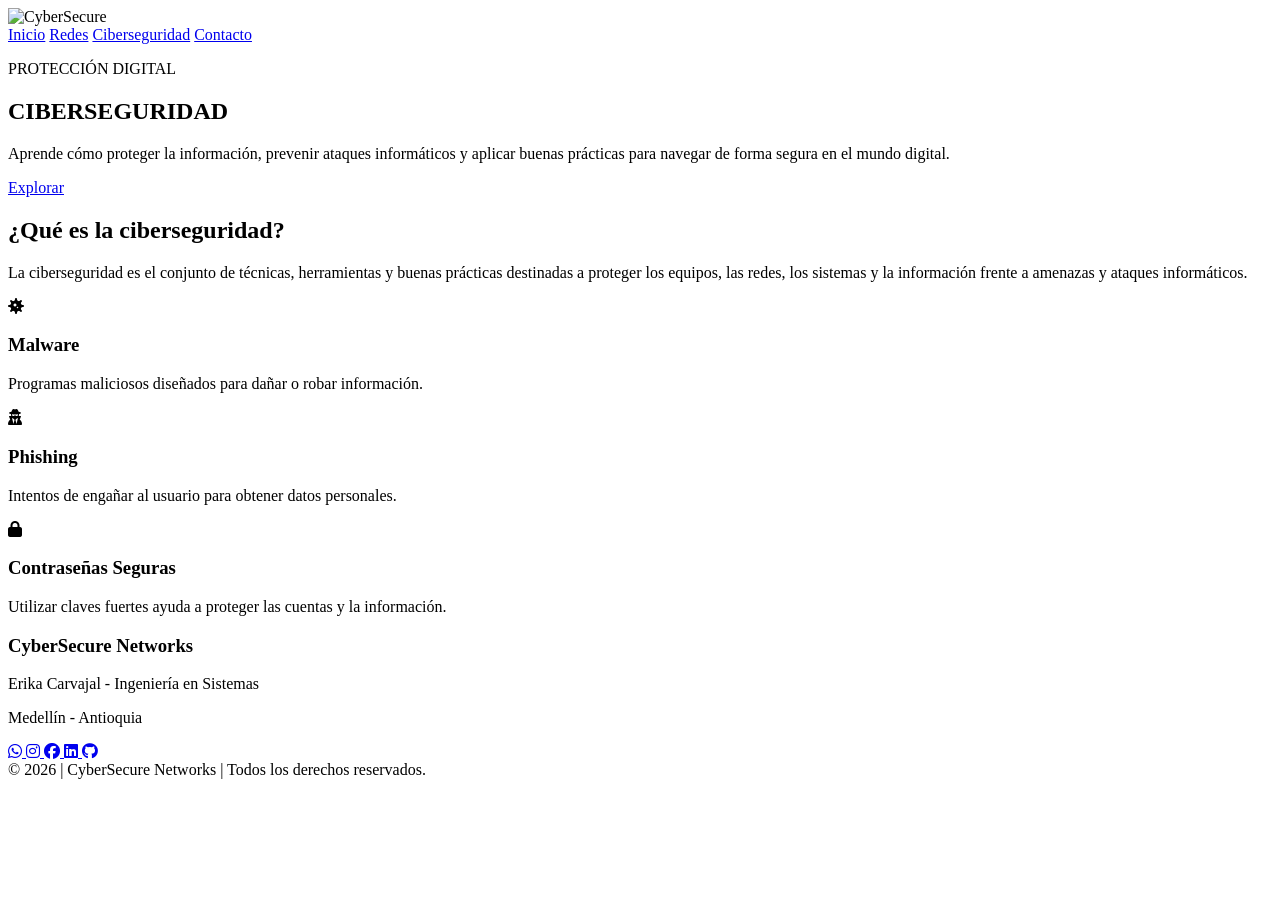
==== ciberseguridad.html @ 94aa9b07 "Add files via upload" ====
<!doctype html>
<html lang="es">
  <head>
    <meta charset="UTF-8" />
    <meta name="viewport" content="width=device-width, initial-scale=1.0" />
    <title>pagina Erika Carvajal</title>
    <link rel="stylesheet" href="css/style.css" />
    <link rel="preconnect" href="https://fonts.googleapis.com" />
    <link rel="preconnect" href="https://fonts.gstatic.com" crossorigin />
    <link
      rel="stylesheet"
      href="https://cdnjs.cloudflare.com/ajax/libs/font-awesome/6.7.2/css/all.min.css"
    />
    <link
      href="https://fonts.googleapis.com/css2?family=Poppins:wght@300;400;500;600;700&display=swap"
      rel="stylesheet"
    />
  </head>
  <body class="'pagina">
    <header class="header">
      <div class="contenedor encabezado">
        <div class="logo">
          <img src="imagenes/logo.png" alt="CyberSecure" />
        </div>

        <nav class="navegacion-principal">
          <a href="index.html">Inicio</a>
          <a href="redes.html">Redes</a>
          <a href="ciberseguridad.html" class="activo">Ciberseguridad</a>
          <a href="contacto.html">Contacto</a>
        </nav>
      </div>
    </header>
    <section class="hero-ciber">
      <div class="contenedor hero-contenido">
        <p class="bienvenida">PROTECCIÓN DIGITAL</p>

        <h2>CIBERSEGURIDAD</h2>

        <p class="descripcion">
          Aprende cómo proteger la información, prevenir ataques informáticos y
          aplicar buenas prácticas para navegar de forma segura en el mundo
          digital.
        </p>

        <div class="botones">
          <a href="#amenazas" class="btn"> Explorar </a>
        </div>
      </div>
    </section>
    <section class="contenedor seccion-ciber seccion-principal">
      <h2>¿Qué es la ciberseguridad?</h2>

      <p>
        La ciberseguridad es el conjunto de técnicas, herramientas y buenas
        prácticas destinadas a proteger los equipos, las redes, los sistemas y
        la información frente a amenazas y ataques informáticos.
      </p>
    </section>
    <section class="contenedor tarjetas-ciber" id="amenazas">
      <div class="tarjeta-ciber">
        <i class="fa-solid fa-virus"></i>

        <h3>Malware</h3>

        <p>Programas maliciosos diseñados para dañar o robar información.</p>
      </div>

      <div class="tarjeta-ciber">
        <i class="fa-solid fa-user-secret"></i>

        <h3>Phishing</h3>

        <p>Intentos de engañar al usuario para obtener datos personales.</p>
      </div>

      <div class="tarjeta-ciber">
        <i class="fa-solid fa-lock"></i>

        <h3>Contraseñas Seguras</h3>

        <p>
          Utilizar claves fuertes ayuda a proteger las cuentas y la información.
        </p>
      </div>
    </section>

    <footer class="footer">
      <div class="contenedor footer-contenido">
        <h3>CyberSecure Networks</h3>

        <p>Erika Carvajal - Ingeniería en Sistemas</p>

        <p>Medellín - Antioquia</p>

        <div class="redes-sociales">
          <a href="https://wa.me/573000000000" target="_blank">
            <i class="fa-brands fa-whatsapp"></i>
          </a>

          <a href="https://www.instagram.com/" target="_blank">
            <i class="fa-brands fa-instagram"></i>
          </a>

          <a href="https://www.facebook.com/" target="_blank">
            <i class="fa-brands fa-facebook"></i>
          </a>
          <a
            href="https://www.linkedin.com/"
            target="_blank"
            aria-label="LinkedIn"
          >
            <i class="fa-brands fa-linkedin"></i>
          </a>

          <a href="https://github.com/" target="_blank" aria-label="GitHub">
            <i class="fa-brands fa-github"></i>
          </a>
        </div>
      </div>

      <div class="footer-copy">
        © 2026 | CyberSecure Networks | Todos los derechos reservados.
      </div>
    </footer>
  </body>
</html>
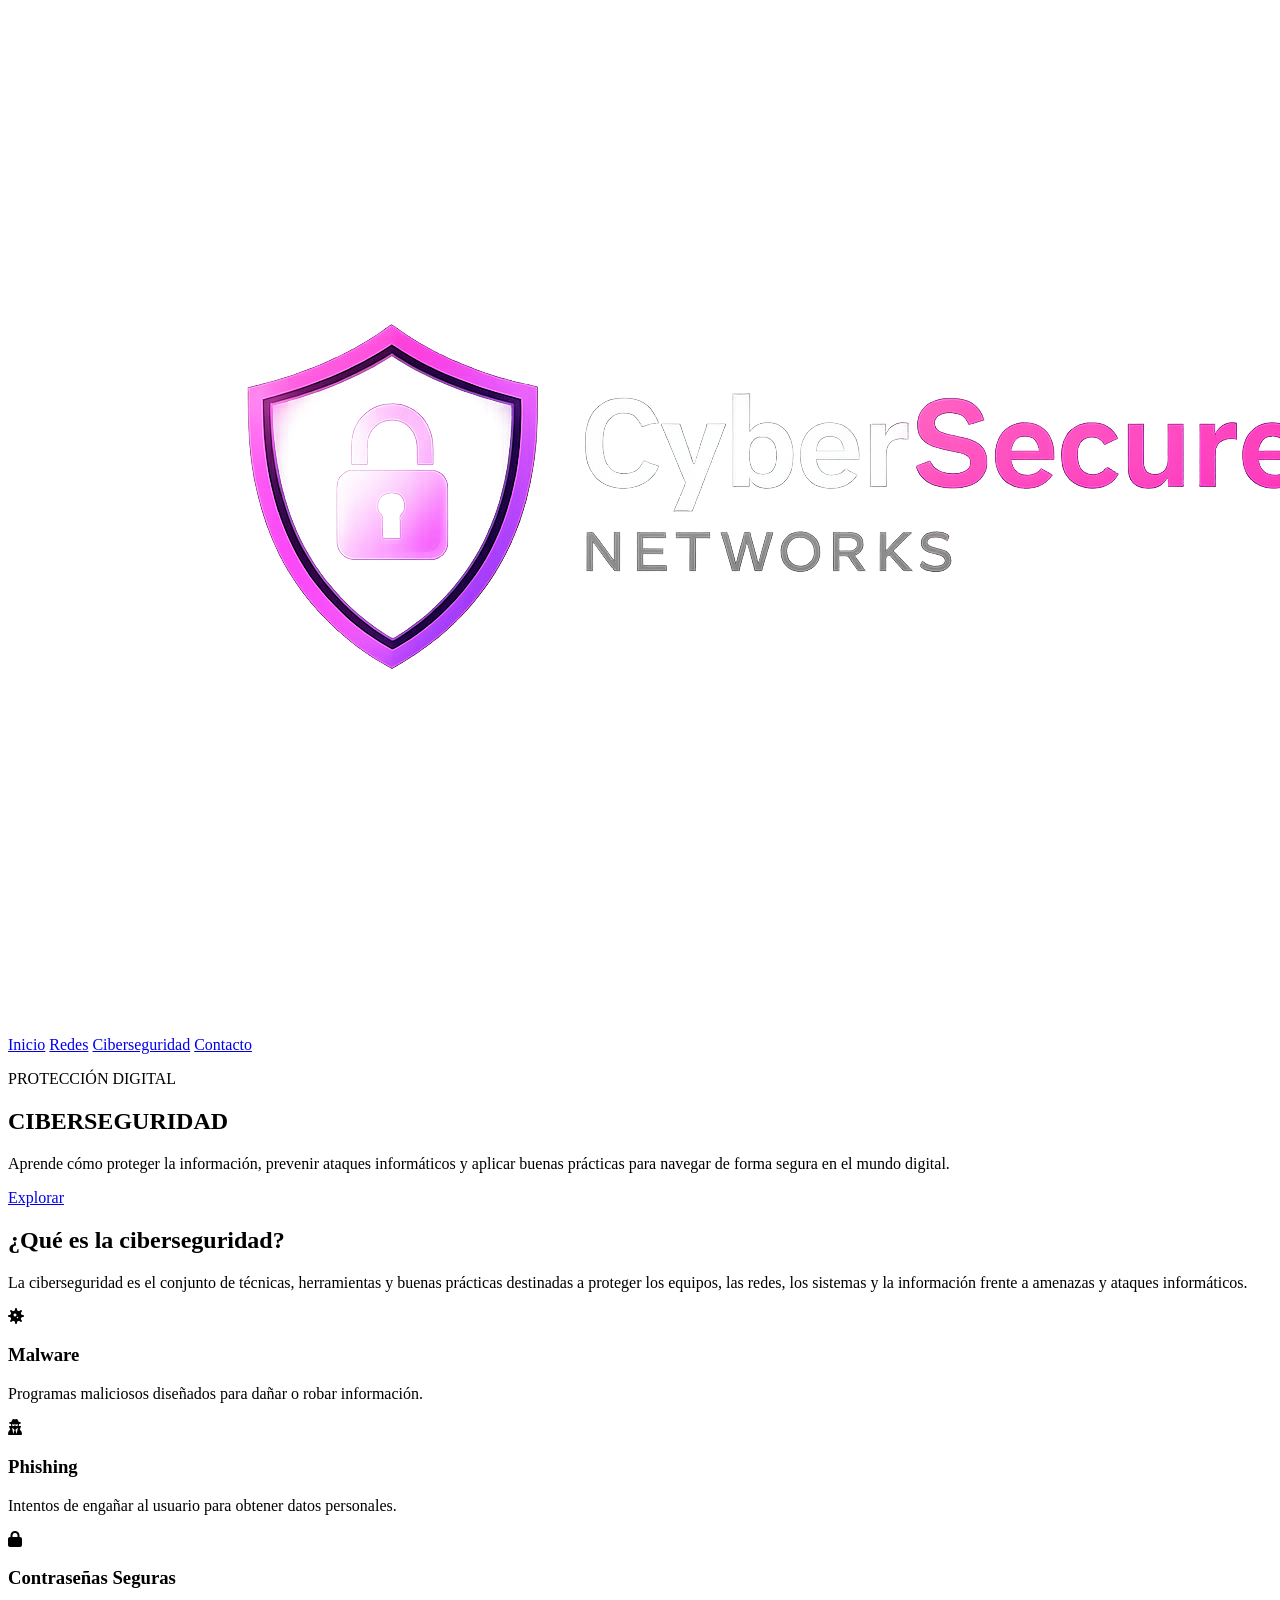
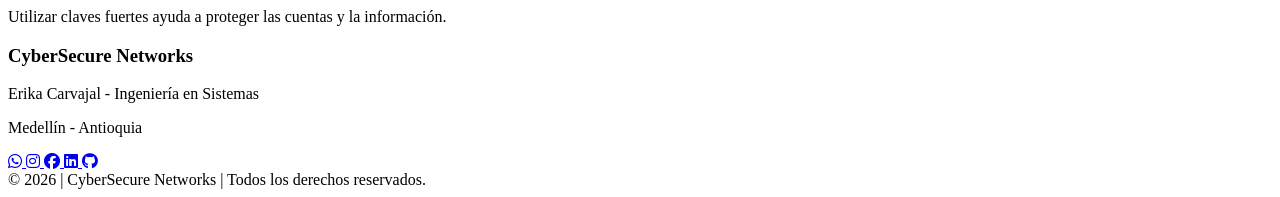
==== commit 2f3d75e6: "primer commit" ====
--- a/ciberseguridad.html
+++ b/ciberseguridad.html
@@ -1,127 +1,127 @@
-<!doctype html>
-<html lang="es">
-  <head>
-    <meta charset="UTF-8" />
-    <meta name="viewport" content="width=device-width, initial-scale=1.0" />
-    <title>pagina Erika Carvajal</title>
-    <link rel="stylesheet" href="css/style.css" />
-    <link rel="preconnect" href="https://fonts.googleapis.com" />
-    <link rel="preconnect" href="https://fonts.gstatic.com" crossorigin />
-    <link
-      rel="stylesheet"
-      href="https://cdnjs.cloudflare.com/ajax/libs/font-awesome/6.7.2/css/all.min.css"
-    />
-    <link
-      href="https://fonts.googleapis.com/css2?family=Poppins:wght@300;400;500;600;700&display=swap"
-      rel="stylesheet"
-    />
-  </head>
-  <body class="'pagina">
-    <header class="header">
-      <div class="contenedor encabezado">
-        <div class="logo">
-          <img src="imagenes/logo.png" alt="CyberSecure" />
-        </div>
-
-        <nav class="navegacion-principal">
-          <a href="index.html">Inicio</a>
-          <a href="redes.html">Redes</a>
-          <a href="ciberseguridad.html" class="activo">Ciberseguridad</a>
-          <a href="contacto.html">Contacto</a>
-        </nav>
-      </div>
-    </header>
-    <section class="hero-ciber">
-      <div class="contenedor hero-contenido">
-        <p class="bienvenida">PROTECCIÓN DIGITAL</p>
-
-        <h2>CIBERSEGURIDAD</h2>
-
-        <p class="descripcion">
-          Aprende cómo proteger la información, prevenir ataques informáticos y
-          aplicar buenas prácticas para navegar de forma segura en el mundo
-          digital.
-        </p>
-
-        <div class="botones">
-          <a href="#amenazas" class="btn"> Explorar </a>
-        </div>
-      </div>
-    </section>
-    <section class="contenedor seccion-ciber seccion-principal">
-      <h2>¿Qué es la ciberseguridad?</h2>
-
-      <p>
-        La ciberseguridad es el conjunto de técnicas, herramientas y buenas
-        prácticas destinadas a proteger los equipos, las redes, los sistemas y
-        la información frente a amenazas y ataques informáticos.
-      </p>
-    </section>
-    <section class="contenedor tarjetas-ciber" id="amenazas">
-      <div class="tarjeta-ciber">
-        <i class="fa-solid fa-virus"></i>
-
-        <h3>Malware</h3>
-
-        <p>Programas maliciosos diseñados para dañar o robar información.</p>
-      </div>
-
-      <div class="tarjeta-ciber">
-        <i class="fa-solid fa-user-secret"></i>
-
-        <h3>Phishing</h3>
-
-        <p>Intentos de engañar al usuario para obtener datos personales.</p>
-      </div>
-
-      <div class="tarjeta-ciber">
-        <i class="fa-solid fa-lock"></i>
-
-        <h3>Contraseñas Seguras</h3>
-
-        <p>
-          Utilizar claves fuertes ayuda a proteger las cuentas y la información.
-        </p>
-      </div>
-    </section>
-
-    <footer class="footer">
-      <div class="contenedor footer-contenido">
-        <h3>CyberSecure Networks</h3>
-
-        <p>Erika Carvajal - Ingeniería en Sistemas</p>
-
-        <p>Medellín - Antioquia</p>
-
-        <div class="redes-sociales">
-          <a href="https://wa.me/573000000000" target="_blank">
-            <i class="fa-brands fa-whatsapp"></i>
-          </a>
-
-          <a href="https://www.instagram.com/" target="_blank">
-            <i class="fa-brands fa-instagram"></i>
-          </a>
-
-          <a href="https://www.facebook.com/" target="_blank">
-            <i class="fa-brands fa-facebook"></i>
-          </a>
-          <a
-            href="https://www.linkedin.com/"
-            target="_blank"
-            aria-label="LinkedIn"
-          >
-            <i class="fa-brands fa-linkedin"></i>
-          </a>
-
-          <a href="https://github.com/" target="_blank" aria-label="GitHub">
-            <i class="fa-brands fa-github"></i>
-          </a>
-        </div>
-      </div>
-
-      <div class="footer-copy">
-        © 2026 | CyberSecure Networks | Todos los derechos reservados.
-      </div>
-    </footer>
-  </body>
-</html>
+<!doctype html>
+<html lang="es">
+  <head>
+    <meta charset="UTF-8" />
+    <meta name="viewport" content="width=device-width, initial-scale=1.0" />
+    <title>pagina Erika Carvajal</title>
+    <link rel="stylesheet" href="css/style.css" />
+    <link rel="preconnect" href="https://fonts.googleapis.com" />
+    <link rel="preconnect" href="https://fonts.gstatic.com" crossorigin />
+    <link
+      rel="stylesheet"
+      href="https://cdnjs.cloudflare.com/ajax/libs/font-awesome/6.7.2/css/all.min.css"
+    />
+    <link
+      href="https://fonts.googleapis.com/css2?family=Poppins:wght@300;400;500;600;700&display=swap"
+      rel="stylesheet"
+    />
+  </head>
+  <body class="'pagina">
+    <header class="header">
+      <div class="contenedor encabezado">
+        <div class="logo">
+          <img src="imagenes/logo.png" alt="CyberSecure" />
+        </div>
+
+        <nav class="navegacion-principal">
+          <a href="index.html">Inicio</a>
+          <a href="redes.html">Redes</a>
+          <a href="ciberseguridad.html" class="activo">Ciberseguridad</a>
+          <a href="contacto.html">Contacto</a>
+        </nav>
+      </div>
+    </header>
+    <section class="hero-ciber">
+      <div class="contenedor hero-contenido">
+        <p class="bienvenida">PROTECCIÓN DIGITAL</p>
+
+        <h2>CIBERSEGURIDAD</h2>
+
+        <p class="descripcion">
+          Aprende cómo proteger la información, prevenir ataques informáticos y
+          aplicar buenas prácticas para navegar de forma segura en el mundo
+          digital.
+        </p>
+
+        <div class="botones">
+          <a href="#amenazas" class="btn"> Explorar </a>
+        </div>
+      </div>
+    </section>
+    <section class="contenedor seccion-ciber seccion-principal">
+      <h2>¿Qué es la ciberseguridad?</h2>
+
+      <p>
+        La ciberseguridad es el conjunto de técnicas, herramientas y buenas
+        prácticas destinadas a proteger los equipos, las redes, los sistemas y
+        la información frente a amenazas y ataques informáticos.
+      </p>
+    </section>
+    <section class="contenedor tarjetas-ciber" id="amenazas">
+      <div class="tarjeta-ciber">
+        <i class="fa-solid fa-virus"></i>
+
+        <h3>Malware</h3>
+
+        <p>Programas maliciosos diseñados para dañar o robar información.</p>
+      </div>
+
+      <div class="tarjeta-ciber">
+        <i class="fa-solid fa-user-secret"></i>
+
+        <h3>Phishing</h3>
+
+        <p>Intentos de engañar al usuario para obtener datos personales.</p>
+      </div>
+
+      <div class="tarjeta-ciber">
+        <i class="fa-solid fa-lock"></i>
+
+        <h3>Contraseñas Seguras</h3>
+
+        <p>
+          Utilizar claves fuertes ayuda a proteger las cuentas y la información.
+        </p>
+      </div>
+    </section>
+
+    <footer class="footer">
+      <div class="contenedor footer-contenido">
+        <h3>CyberSecure Networks</h3>
+
+        <p>Erika Carvajal - Ingeniería en Sistemas</p>
+
+        <p>Medellín - Antioquia</p>
+
+        <div class="redes-sociales">
+          <a href="https://wa.me/573000000000" target="_blank">
+            <i class="fa-brands fa-whatsapp"></i>
+          </a>
+
+          <a href="https://www.instagram.com/" target="_blank">
+            <i class="fa-brands fa-instagram"></i>
+          </a>
+
+          <a href="https://www.facebook.com/" target="_blank">
+            <i class="fa-brands fa-facebook"></i>
+          </a>
+          <a
+            href="https://www.linkedin.com/"
+            target="_blank"
+            aria-label="LinkedIn"
+          >
+            <i class="fa-brands fa-linkedin"></i>
+          </a>
+
+          <a href="https://github.com/" target="_blank" aria-label="GitHub">
+            <i class="fa-brands fa-github"></i>
+          </a>
+        </div>
+      </div>
+
+      <div class="footer-copy">
+        © 2026 | CyberSecure Networks | Todos los derechos reservados.
+      </div>
+    </footer>
+  </body>
+</html>
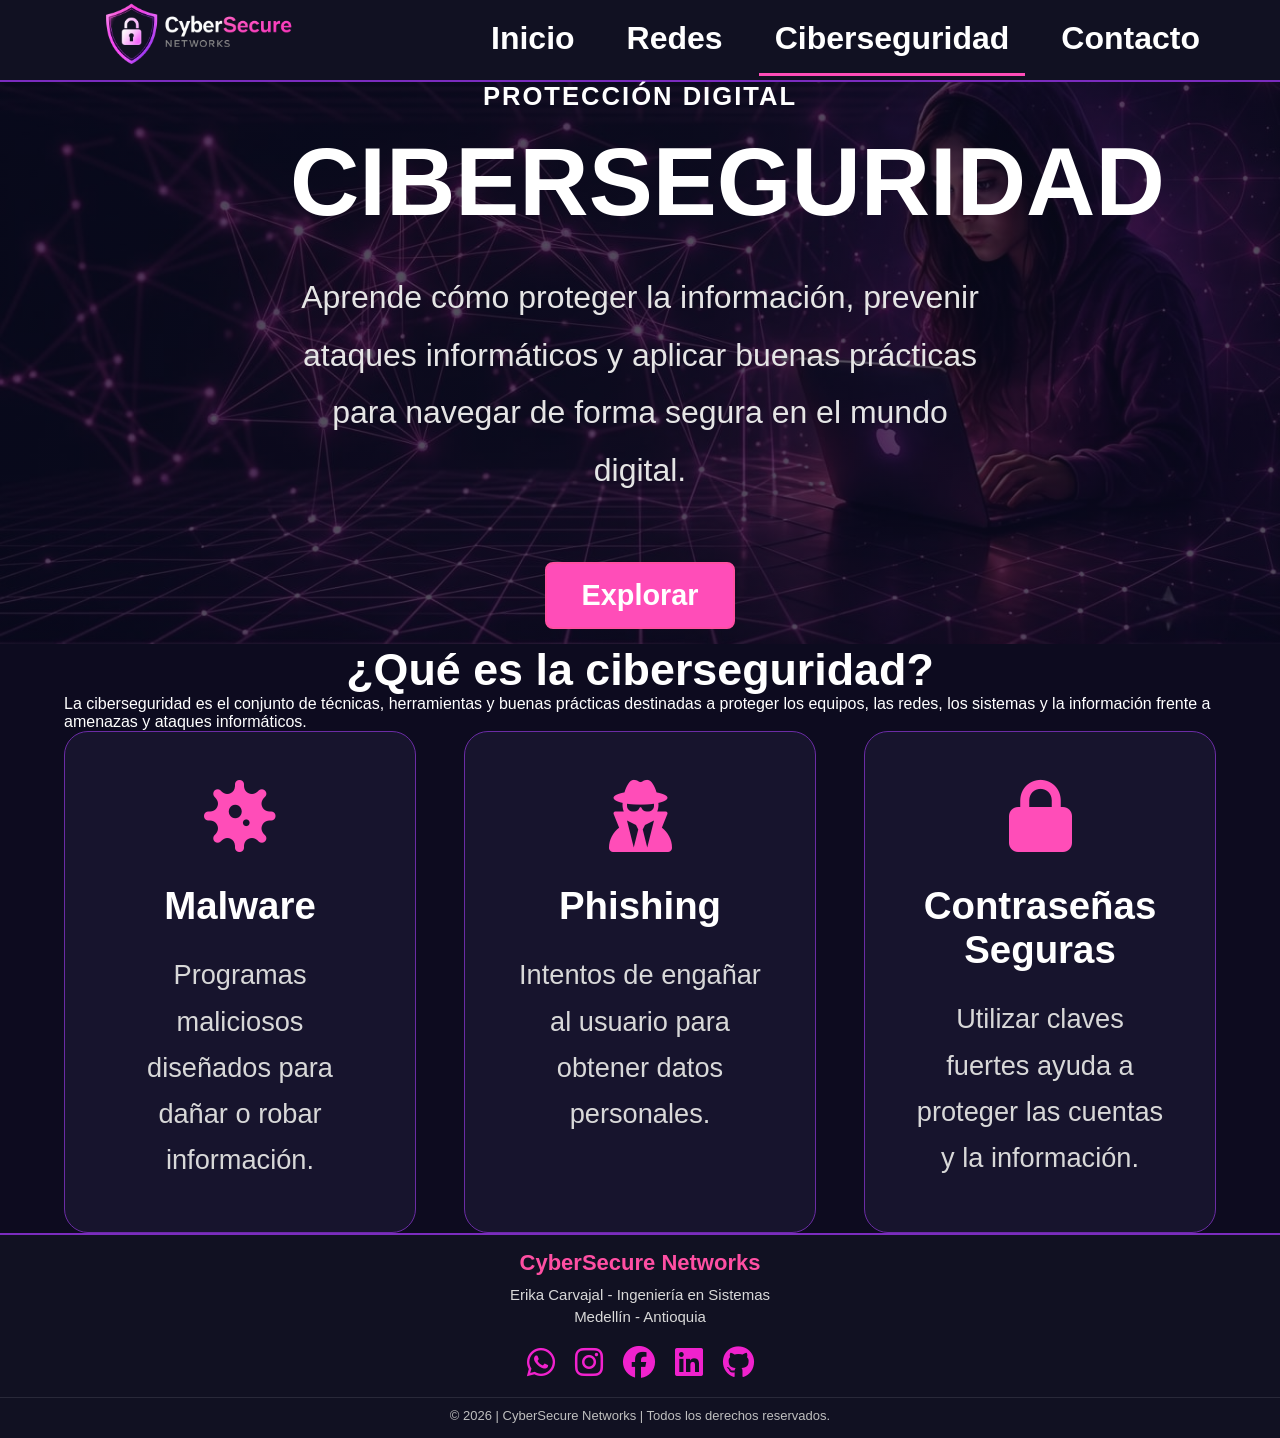
==== commit d1d9e4bf: "cambios" ====
--- a/ciberseguridad.html
+++ b/ciberseguridad.html
@@ -4,7 +4,7 @@
     <meta charset="UTF-8" />
     <meta name="viewport" content="width=device-width, initial-scale=1.0" />
     <title>pagina Erika Carvajal</title>
-    <link rel="stylesheet" href="css/style.css" />
+    <link rel="stylesheet" href="CSS/style.css" />
     <link rel="preconnect" href="https://fonts.googleapis.com" />
     <link rel="preconnect" href="https://fonts.gstatic.com" crossorigin />
     <link
--- a/CSS/style.css
+++ b/CSS/style.css
@@ -0,0 +1,952 @@
+/* ====== VARIABLES ====== */
+
+:root {
+  --negro: #0b0b18;
+  --morado: #7b2cbf;
+  --fucsia: #ff4fa3;
+  --blanco: #ffffff;
+  --gris: #d9d9d9;
+  --tarjeta: #17172a;
+}
+
+/* ====== GENERALES ====== */
+
+* {
+  margin: 0;
+  padding: 0;
+  box-sizing: border-box;
+}
+
+body {
+  font-family: "Poppins", sans-serif;
+  background-color: #0d0b1f;
+  color: #ffffff;
+  margin: 0;
+  display: flex;
+  flex-direction: column;
+  min-height: 100vh;
+  overflow-x: hidden;
+}
+.contenedor {
+  width: 90%;
+  max-width: 1300px;
+  margin: auto;
+}
+
+/* ===== HEADER ===== */
+
+.header {
+  width: 100%;
+  background: #111122;
+  border-bottom: 2px solid var(--morado);
+}
+
+.encabezado {
+  height: 80px;
+
+  display: flex;
+
+  justify-content: space-between;
+
+  align-items: center;
+}
+
+.logo img {
+  width: 270px;
+}
+
+.navegacion-principal {
+  display: flex;
+  gap: 20px;
+}
+.navegacion-principal a {
+  color: white;
+
+  text-decoration: none;
+
+  padding: 1rem 1.8rem;
+
+  border-bottom: 3px solid transparent;
+
+  transition: 0.3s;
+}
+
+.navegacion-principal a:hover {
+  color: #ff4db8;
+
+  border-bottom: 3px solid #ff4db8;
+}
+/* Página activa */
+
+.navegacion-principal a.activo {
+  color: #ff4db8;
+
+  border-bottom: 3px solid #ff4db8;
+}
+
+/*========== HERO ==========*/
+
+.hero {
+  background-image:
+    linear-gradient(rgba(11, 11, 24, 0.7), rgba(11, 11, 24, 0.7)),
+    url("../imagenes/hero.jpg");
+
+  background-size: cover;
+  background-position: center;
+  background-repeat: no-repeat;
+
+  min-height: 55vh;
+
+  display: flex;
+  align-items: center;
+}
+.hero-contenido {
+  max-width: 800px;
+  margin: 0 auto;
+  text-align: center;
+}
+
+.bienvenida {
+  color: var(--Fucsia);
+  font-size: 1.6rem;
+  font-weight: 600;
+  letter-spacing: 2px;
+  margin-bottom: 1rem;
+}
+
+.hero h2 {
+  font-size: 4rem;
+  line-height: 1.2;
+  color: white;
+  text-shadow: 4px 4px 10px rgba(0, 0, 0, 0.7);
+}
+
+.descripcion {
+  width: 100%;
+  max-width: 700px;
+  margin: 0 auto 30px;
+  font-size: 1.3rem;
+  line-height: 1.7;
+}
+
+/*==========================================
+            HERO REDES
+==========================================*/
+
+.hero-redes {
+  background-image:
+    linear-gradient(rgba(11, 11, 24, 0.7), rgba(11, 11, 24, 0.7)),
+    url("../imagenes/redes.jpeg");
+
+  background-size: cover;
+  background-position: center;
+  background-repeat: no-repeat;
+
+  min-height: 50vh;
+
+  display: flex;
+  align-items: center;
+}
+
+.hero-redes .hero-contenido {
+  max-width: 800px;
+}
+
+.hero-redes .bienvenida {
+  color: #ffffff;
+  font-size: 2rem;
+  font-weight: 600;
+  letter-spacing: 0.2px;
+  text-transform: uppercase;
+  margin-bottom: 1rem;
+}
+
+.hero-redes h2 {
+  font-size: 4rem;
+  line-height: 1.2;
+  color: white;
+  margin-bottom: 2rem;
+  text-transform: uppercase;
+
+  text-shadow:
+    0 0 10px rgba(255, 77, 184, 0.35),
+    0 0 25px rgba(0, 0, 0, 0.6);
+}
+
+.hero-redes h2 span {
+  color: #ff4db8;
+}
+
+.hero-redes .descripcion {
+  width: 100%;
+  max-width: 700px;
+
+  font-size: 2rem;
+  color: #e5e5e5;
+
+  line-height: 1.8;
+
+  margin-bottom: 3rem;
+}
+
+/*==========================================
+              BOTONES
+==========================================*/
+
+.botones {
+  display: flex;
+
+  gap: 2rem;
+}
+
+.btn {
+  display: inline-block;
+
+  padding: 1.5rem 3.5rem;
+
+  background: #ff4db8;
+
+  color: white;
+
+  text-decoration: none;
+
+  font-size: 1.8rem;
+
+  font-weight: 600;
+
+  border-radius: 1rem;
+
+  transition: 0.35s;
+}
+
+.btn:hover {
+  background: #ff2ca2;
+
+  transform: translateY(-5px);
+
+  box-shadow: 0 10px 25px rgba(255, 77, 184, 0.4);
+}
+
+.btn-secundario {
+  display: inline-block;
+
+  padding: 1.5rem 3.5rem;
+
+  border: 2px solid #ff4db8;
+
+  color: #ffffff;
+
+  text-decoration: none;
+
+  font-size: 1.8rem;
+
+  font-weight: 600;
+
+  border-radius: 1rem;
+
+  transition: 0.35s;
+}
+
+.btn-secundario:hover {
+  background: #ff4db8;
+
+  color: white;
+
+  transform: translateY(-5px);
+}
+
+/*==========================================
+            TARJETAS
+==========================================*/
+
+.tarjetas-redes {
+  display: grid;
+
+  grid-template-columns: repeat(3, 1fr);
+
+  gap: 3rem;
+}
+
+.tarjeta-red {
+  background: #17142d;
+
+  border: 1px solid #6b2ca5;
+
+  border-radius: 1.5rem;
+
+  padding: 3rem;
+
+  text-align: center;
+
+  cursor: pointer;
+
+  transition: 0.35s;
+}
+
+.tarjeta-red:hover {
+  transform: translateY(-10px);
+
+  background: #211b3f;
+
+  border-color: #ff4db8;
+
+  box-shadow: 0 15px 35px rgba(255, 77, 184, 0.35);
+}
+
+.tarjeta-red i {
+  font-size: 4.5rem;
+
+  color: #ff4db8;
+
+  margin-bottom: 2rem;
+
+  transition: 0.35s;
+}
+
+.tarjeta-red:hover i {
+  transform: scale(1.2);
+
+  color: white;
+}
+
+.tarjeta-red h3 {
+  font-size: 2.4rem;
+
+  color: white;
+
+  margin-bottom: 1.5rem;
+
+  transition: 0.35s;
+}
+
+.tarjeta-red:hover h3 {
+  color: #ff4db8;
+}
+
+.tarjeta-red p {
+  font-size: 1.7rem;
+
+  color: #d8d8d8;
+
+  line-height: 1.7;
+}
+
+/*==========================================
+          RESPONSIVE
+==========================================*/
+
+@media (max-width: 768px) {
+  .hero-redes h2 {
+    font-size: 4rem;
+  }
+
+  .hero-redes .descripcion {
+    font-size: 1.7rem;
+  }
+
+  .tarjetas-redes {
+    grid-template-columns: 1fr;
+  }
+
+  .botones {
+    flex-direction: column;
+  }
+}
+/*==========================================
+            HERO CIBERSEGURIDAD
+==========================================*/
+
+.hero-ciber {
+  background-image:
+    linear-gradient(rgba(11, 11, 24, 0.7), rgba(11, 11, 24, 0.7)),
+    url("../imagenes/ciberseguridad.jpeg");
+
+  background-size: cover;
+  background-position: center;
+  background-repeat: no-repeat;
+
+  min-height: 50vh;
+
+  display: flex;
+  align-items: center;
+}
+
+.hero-ciber .hero-contenido {
+  max-width: 700px;
+}
+
+.hero-ciber h2 {
+  font-size: 6rem;
+
+  color: white;
+
+  margin-bottom: 2rem;
+
+  text-transform: uppercase;
+}
+
+.hero-ciber h2 span {
+  color: #ff4db8;
+}
+
+.hero-ciber .descripcion {
+  color: #e5e5e5;
+
+  font-size: 2rem;
+
+  line-height: 1.8;
+
+  margin-bottom: 3rem;
+}
+
+/*==========================================
+            TARJETAS
+==========================================*/
+
+.tarjetas-ciber {
+  display: grid;
+
+  grid-template-columns: repeat(3, 1fr);
+
+  gap: 3rem;
+
+  margin-bottom: 6rem;
+}
+
+.tarjeta-ciber {
+  background: #17142d;
+
+  border: 1px solid #6b2ca5;
+
+  border-radius: 1.5rem;
+
+  padding: 3rem;
+
+  text-align: center;
+
+  transition: 0.35s;
+
+  cursor: pointer;
+}
+
+.tarjeta-ciber:hover {
+  transform: translateY(-10px);
+
+  background: #211b3f;
+
+  border-color: #ff4db8;
+
+  box-shadow: 0 15px 35px rgba(255, 77, 184, 0.35);
+}
+
+.tarjeta-ciber i {
+  font-size: 4.5rem;
+
+  color: #ff4db8;
+
+  margin-bottom: 2rem;
+}
+
+.tarjeta-ciber h3 {
+  color: white;
+
+  font-size: 2.4rem;
+
+  margin-bottom: 1.5rem;
+}
+
+.tarjeta-ciber p {
+  color: #d8d8d8;
+
+  font-size: 1.7rem;
+
+  line-height: 1.7;
+}
+
+/*==========================================
+        HERO CONTACTO
+==========================================*/
+
+.hero-contacto {
+  background-image:
+    linear-gradient(rgba(11, 11, 24, 0.75), rgba(11, 11, 24, 0.75)),
+    url("../imagenes/contactosjpeg.jpeg");
+
+  background-size: cover;
+  background-position: center;
+  background-repeat: no-repeat;
+
+  min-height: 50vh;
+
+  display: flex;
+  align-items: center;
+}
+
+.hero-contenido {
+  max-width: 700px;
+
+  margin: auto;
+
+  text-align: center;
+}
+
+.hero-contacto h2 {
+  font-size: 6rem;
+
+  color: white;
+
+  margin-bottom: 2rem;
+}
+
+.hero-contacto h2 span {
+  color: #ff4db8;
+}
+
+.hero-contacto .descripcion {
+  color: #e5e5e5;
+
+  font-size: 2rem;
+
+  line-height: 1.8;
+}
+/*==========================================
+            CONTACTO
+==========================================*/
+
+.contacto {
+  display: grid;
+
+  grid-template-columns: 1fr 1fr;
+
+  gap: 6rem;
+
+  align-items: center;
+
+  padding: 3rem 0;
+}
+
+.informacion {
+  background: #17142d;
+
+  border: 1px solid #6b2ca5;
+
+  border-radius: 18px;
+
+  padding: 4rem;
+
+  height: 100%;
+}
+
+.informacion h2 {
+  color: #ff4db8;
+
+  margin-bottom: 3rem;
+
+  font-size: 3.5rem;
+}
+
+.informacion p {
+  color: white;
+
+  font-size: 1.8rem;
+
+  margin-bottom: 2rem;
+}
+
+.informacion i {
+  color: #ff4db8;
+
+  margin-right: 1rem;
+}
+/*==========================================
+            FORMULARIO
+==========================================*/
+
+.formulario {
+  display: flex;
+
+  flex-direction: column;
+
+  gap: 2rem;
+
+  justify-content: center;
+}
+
+.formulario input,
+.formulario textarea {
+  width: 100%;
+
+  padding: 1.6rem;
+
+  border: none;
+
+  border-radius: 1rem;
+
+  background: #17142d;
+
+  color: white;
+
+  font-size: 1.7rem;
+
+  border: 1px solid #6b2ca5;
+
+  outline: none;
+}
+
+.formulario input:focus,
+.formulario textarea:focus {
+  border-color: #ff4db8;
+
+  box-shadow: 0 0 10px rgba(255, 77, 184, 0.3);
+}
+
+.formulario textarea {
+  resize: none;
+}
+
+.formulario .btn {
+  width: 100%;
+
+  max-width: 250px;
+}
+@media (max-width: 768px) {
+  .contacto {
+    grid-template-columns: 1fr;
+  }
+
+  .hero-contacto h2 {
+    font-size: 4rem;
+  }
+
+  .hero-contenido {
+    text-align: center;
+  }
+
+  .formulario .btn {
+    max-width: 100%;
+  }
+}
+
+/* ==========================================
+   TIPOGRAFÍA
+========================================== */
+
+h1 {
+  font-size: 3.8rem;
+}
+
+h2 {
+  font-size: 2.8rem;
+}
+
+h3 {
+  font-size: 1.8rem;
+}
+
+h1,
+h2,
+h3 {
+  text-align: center;
+}
+
+/* ==========================================
+   CLASES UTILITARIAS
+========================================== */
+
+/*
+Limita el ancho del contenido y lo centra.
+*/
+
+.contenedor {
+  max-width: 800rem;
+  margin: 0 auto;
+}
+
+.botones {
+  display: inline-block;
+  padding: 15px 35px;
+  border-radius: 8px;
+  text-decoration: none;
+  font-weight: 600;
+  transition: 0.3s;
+}
+.btn,
+.btn-secundario {
+  display: inline-block;
+  padding: 15px 35px;
+  border-radius: 8px;
+  text-decoration: none;
+  font-weight: 600;
+  transition: 0.3s;
+}
+
+.btn {
+  border: 2px solid #ff4fa3;
+  color: white;
+}
+
+.btn:hover {
+  background: #ff6cb7;
+}
+
+.btn-secundario {
+  border: 2px solid #ff4fa3;
+  color: white;
+}
+
+.btn-secundario:hover {
+  background: #ff4fa3;
+}
+
+@media (min-width: 768px) {
+  .boton {
+    width: auto;
+  }
+}
+/*
+Agrega fondo, bordes redondeados y sombra
+al contenido principal.
+*/
+.sombra {
+  padding: 2rem;
+
+  background-color: var(--Blanco);
+
+  border-radius: 1rem;
+
+  box-shadow: 0 5px 15px rgba(112, 112, 112, 0.48);
+}
+
+/* ==========================================
+   BARRA DE NAVEGACIÓN
+========================================== */
+
+.nav-bg {
+  height: 55px;
+  padding: 0;
+}
+
+.navegacion-principal a {
+  font-size: 15px;
+}
+
+.navegacion-principal a {
+  display: block;
+  padding: 1rem;
+
+  color: var(--Blanco);
+
+  font-size: 2rem;
+  font-weight: 700;
+  text-align: center;
+  text-decoration: none;
+}
+
+.navegacion-principal a:hover,
+.navegacion-principal a.activo {
+  background-color: var(--VerdeMenta);
+  color: var(--GrisOscuro);
+}
+
+/*
+En pantallas medianas y grandes,
+los enlaces se muestran horizontalmente.
+*/
+
+@media (min-width: 768px) {
+  .navegacion-principal {
+    flex-direction: row;
+    justify-content: space-between;
+    align-items: center;
+  }
+}
+
+/*==========================================
+        BOTÓN DE MODO OSCURO
+==========================================*/
+
+/* 
+   Por ahora el botón solo tiene diseño.
+   Más adelante se le agregará la funcionalidad
+   con JavaScript.
+*/
+
+.btn-modo {
+  padding: 1rem 1.5rem;
+  background-color: var(--Fucsia);
+  color: var(--Blanco);
+  border: none;
+  border-radius: 0.8rem;
+  font-size: 1.5rem;
+  font-weight: 600;
+  cursor: pointer;
+  transition: all 0.3s ease;
+}
+
+.btn-modo:hover {
+  background-color: var(--Morado);
+  transform: scale(1.05);
+}
+.contenido-hero {
+  width: 100%;
+  height: 100%;
+
+  position: absolute;
+
+  display: flex;
+  flex-direction: column;
+  justify-content: center;
+  align-items: center;
+
+  background-color: rgba(0, 0, 0, 0.4);
+}
+.contenido-hero h2,
+.contenido-hero p {
+  color: var(--Blanco);
+}
+
+/*========== FOOTER ==========*/
+
+.footer {
+  background: #111122;
+
+  border-top: 2px solid var(--morado);
+
+  text-align: center;
+
+  padding: 15px 0;
+}
+.footer {
+  margin-top: auto;
+}
+.footer-contenido h3 {
+  color: var(--fucsia);
+
+  font-size: 22px;
+
+  margin-bottom: 10px;
+}
+
+.footer-contenido p {
+  color: var(--gris);
+
+  font-size: 15px;
+
+  margin: 5px;
+}
+
+.footer-copy {
+  margin-top: 15px;
+
+  padding-top: 10px;
+
+  border-top: 1px solid rgba(255, 255, 255, 0.1);
+
+  color: #bfbfbf;
+
+  font-size: 13px;
+}
+/*========== REDES SOCIALES ==========*/
+
+.redes-sociales {
+  display: flex;
+  justify-content: center;
+  gap: 20px;
+  margin-top: 20px;
+}
+
+.redes-sociales a {
+  font-size: 32px;
+  transition: all 0.3s ease;
+}
+
+.redes-sociales a:hover {
+  transform: translateY(-5px) scale(1.15);
+}
+
+/* Colores oficiales */
+
+.redes-sociales .fa-whatsapp {
+  color: #f022cd;
+}
+
+.redes-sociales .fa-instagram {
+  color: #f022cd;
+}
+
+.redes-sociales .fa-facebook {
+  color: #f022cd;
+}
+
+.redes-sociales a:hover {
+  transform: scale(1.2);
+}
+/* LinkedIn */
+.redes-sociales .fa-linkedin {
+  color: #f022cd;
+}
+
+/* GitHub */
+.redes-sociales .fa-github {
+  color: #f022cd;
+}
+/*==========================================
+        TARJETAS DEL INICIO
+==========================================*/
+
+.caracteristicas {
+  width: 90%;
+  max-width: px;
+
+  display: flex;
+  justify-content: space-between;
+
+  gap: 25px;
+
+  margin: -70px auto 60px;
+
+  position: relative;
+  z-index: 100;
+}
+
+.tarjeta {
+  flex: 1;
+
+  background: #17142d;
+
+  border: 1px solid #6b2ca5;
+
+  border-radius: 1.5rem;
+
+  padding: 2.5rem;
+
+  transition: 0.3s;
+}
+
+.tarjeta:hover {
+  transform: translateY(-8px);
+
+  border-color: #ff4db8;
+
+  box-shadow: 0 0 20px rgba(255, 77, 184, 0.3);
+}
+
+.tarjeta i {
+  font-size: 4rem;
+
+  color: #ff4db8;
+
+  margin-bottom: 2rem;
+}
+.card {
+  padding: 15px;
+  height: 100px;
+}
+
+.card h3 {
+  font-size: 16px;
+}
+
+.card p {
+  font-size: 13px;
+}
